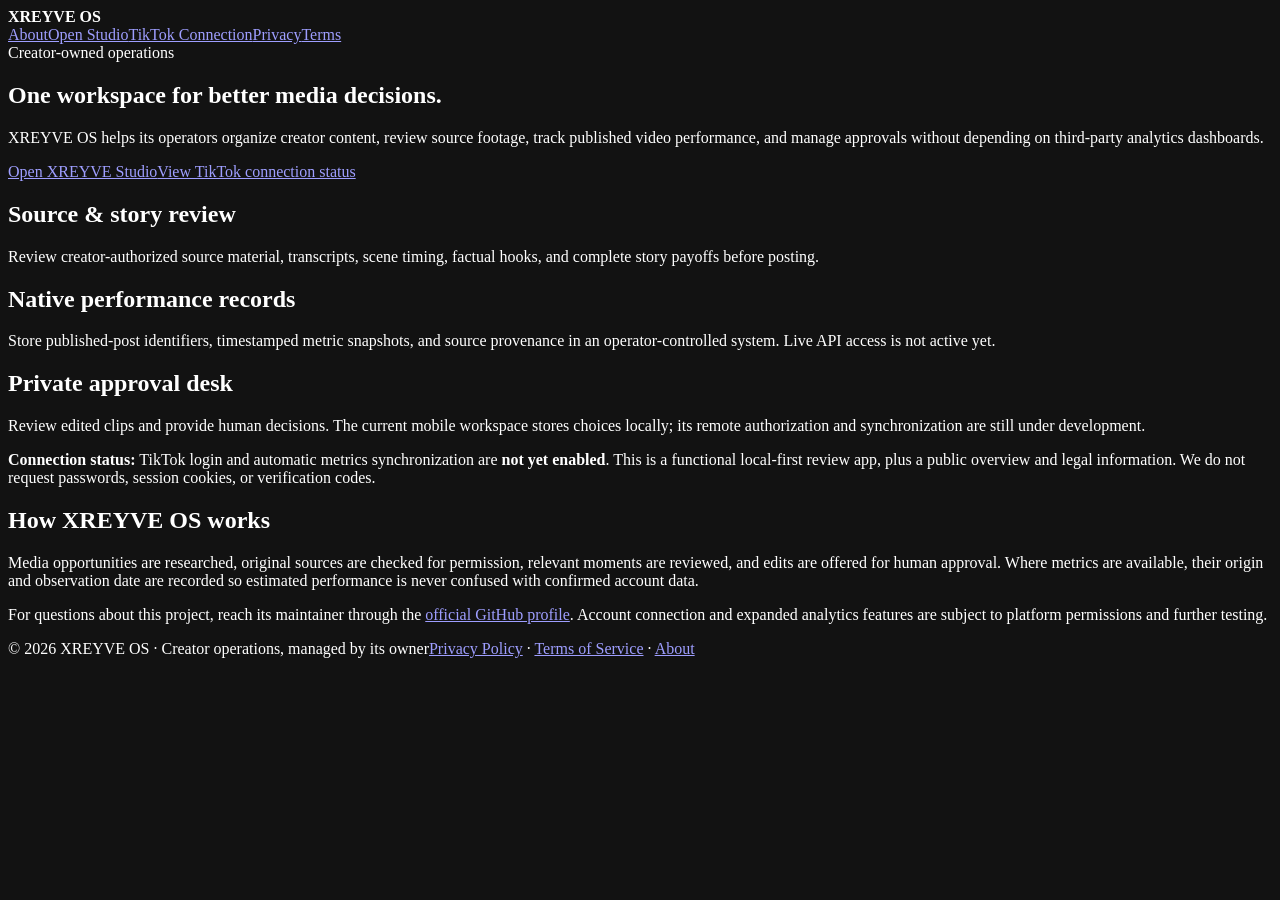
==== index.html @ f44554bf "site: add standalone official XREYVE OS homepage" ====
<!doctype html><html lang="en"><head><meta charset="utf-8"><meta name="viewport" content="width=device-width, initial-scale=1"><meta name="color-scheme" content="dark"><meta name="description" content="XREYVE OS is an independent creator operations workspace for media review and post performance records."><title>XREYVE OS — Official Website</title><link rel="stylesheet" href="./public-site.css"></head><body><header><div class="wrap"><strong>XREYVE OS</strong><nav aria-label="Main navigation"><a href="./about.html" aria-current="page">About</a><a href="./studio.html">Open Studio</a><a href="./tiktok-connect.html">TikTok Connection</a><a href="./privacy.html">Privacy</a><a href="./terms.html">Terms</a></nav></div></header><main>
<section class="hero"><span class="overline">Creator-owned operations</span><h1>One workspace for better media decisions.</h1><p>XREYVE OS helps its operators organize creator content, review source footage, track published video performance, and manage approvals without depending on third-party analytics dashboards.</p><a class="button" href="./studio.html">Open XREYVE Studio</a><a class="button secondary" href="./tiktok-connect.html">View TikTok connection status</a></section>
<section class="cards" aria-label="Main platform features">
<div class="card"><h2>Source &amp; story review</h2><p>Review creator-authorized source material, transcripts, scene timing, factual hooks, and complete story payoffs before posting.</p></div>
<div class="card"><h2>Native performance records</h2><p>Store published-post identifiers, timestamped metric snapshots, and source provenance in an operator-controlled system. Live API access is not active yet.</p></div>
<div class="card"><h2>Private approval desk</h2><p>Review edited clips and provide human decisions. The current mobile workspace stores choices locally; its remote authorization and synchronization are still under development.</p></div>
</section>
<div class="note"><p><strong>Connection status:</strong> TikTok login and automatic metrics synchronization are <strong>not yet enabled</strong>. This is a functional local-first review app, plus a public overview and legal information. We do not request passwords, session cookies, or verification codes.</p></div>
<section><h2>How XREYVE OS works</h2><p>Media opportunities are researched, original sources are checked for permission, relevant moments are reviewed, and edits are offered for human approval. Where metrics are available, their origin and observation date are recorded so estimated performance is never confused with confirmed account data.</p><p>For questions about this project, reach its maintainer through the <a href="https://github.com/reynoldtiger796" rel="noopener noreferrer">official GitHub profile</a>. Account connection and expanded analytics features are subject to platform permissions and further testing.</p></section>
</main><footer><div class="wrap"><span>© 2026 XREYVE OS · Creator operations, managed by its owner</span><span><a href="./privacy.html">Privacy Policy</a> · <a href="./terms.html">Terms of Service</a> · <a href="./about.html">About</a></span></div></footer></body></html>
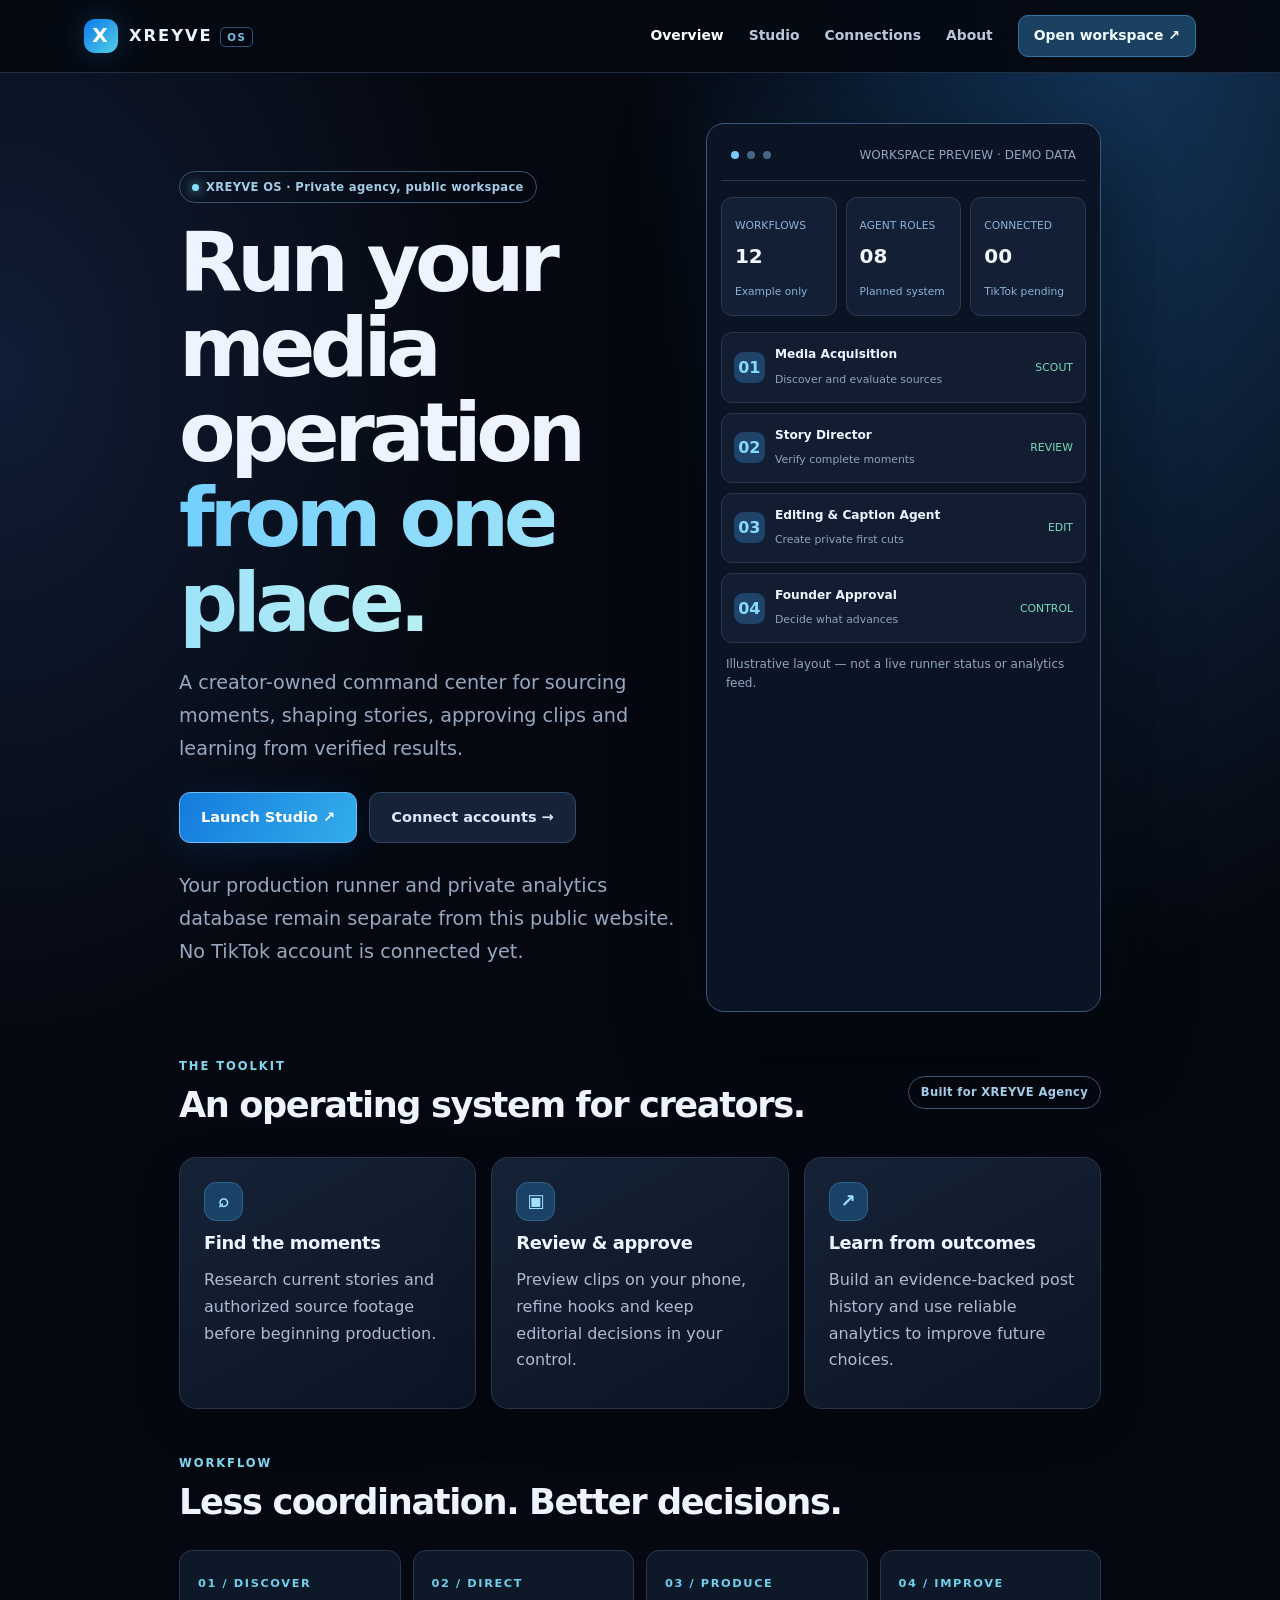
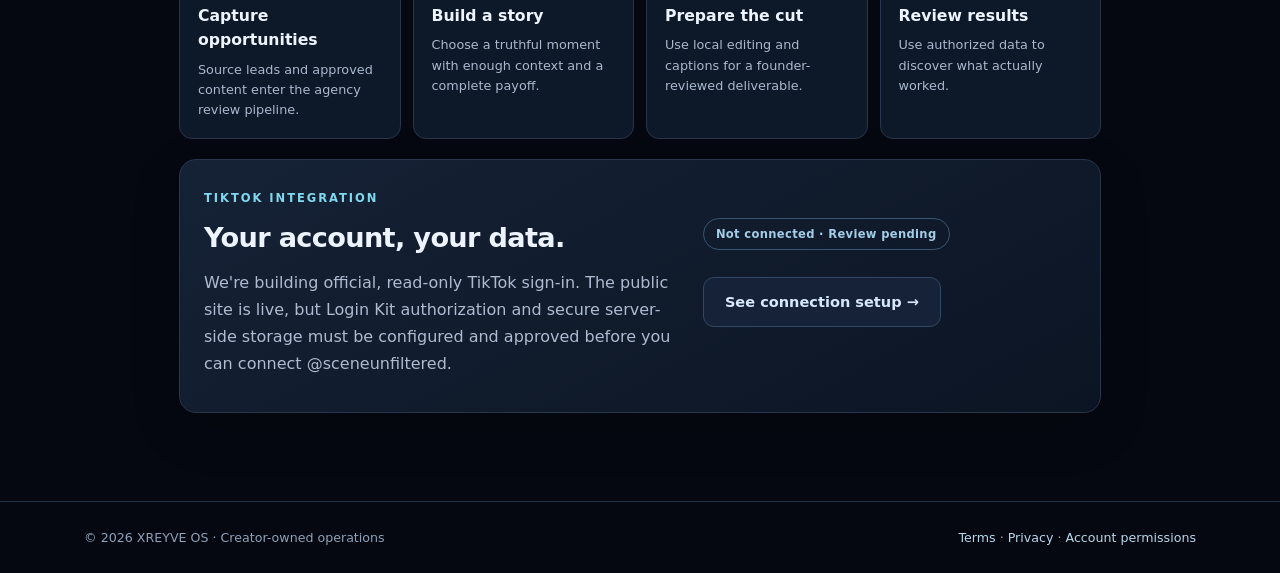
==== commit 4fa2ad4e: "design: rebuild XREYVE OS home into premium creator command-center overview" ====
--- a/index.html
+++ b/index.html
@@ -1,10 +1,26 @@
-<!doctype html><html lang="en"><head><meta charset="utf-8"><meta name="viewport" content="width=device-width, initial-scale=1"><meta name="color-scheme" content="dark"><meta name="description" content="XREYVE OS is an independent creator operations workspace for media review and post performance records."><title>XREYVE OS — Official Website</title><link rel="stylesheet" href="./public-site.css"></head><body><header><div class="wrap"><strong>XREYVE OS</strong><nav aria-label="Main navigation"><a href="./about.html" aria-current="page">About</a><a href="./studio.html">Open Studio</a><a href="./tiktok-connect.html">TikTok Connection</a><a href="./privacy.html">Privacy</a><a href="./terms.html">Terms</a></nav></div></header><main>
-<section class="hero"><span class="overline">Creator-owned operations</span><h1>One workspace for better media decisions.</h1><p>XREYVE OS helps its operators organize creator content, review source footage, track published video performance, and manage approvals without depending on third-party analytics dashboards.</p><a class="button" href="./studio.html">Open XREYVE Studio</a><a class="button secondary" href="./tiktok-connect.html">View TikTok connection status</a></section>
-<section class="cards" aria-label="Main platform features">
-<div class="card"><h2>Source &amp; story review</h2><p>Review creator-authorized source material, transcripts, scene timing, factual hooks, and complete story payoffs before posting.</p></div>
-<div class="card"><h2>Native performance records</h2><p>Store published-post identifiers, timestamped metric snapshots, and source provenance in an operator-controlled system. Live API access is not active yet.</p></div>
-<div class="card"><h2>Private approval desk</h2><p>Review edited clips and provide human decisions. The current mobile workspace stores choices locally; its remote authorization and synchronization are still under development.</p></div>
+<!doctype html>
+<html lang="en"><head><meta charset="utf-8"><meta name="viewport" content="width=device-width,initial-scale=1"><meta name="theme-color" content="#050810"><meta name="description" content="XREYVE OS — a creator-owned operating system for content research, reviews, production and analytics."><title>XREYVE OS — Creator command center</title><link rel="stylesheet" href="./public-site.css"></head>
+<body>
+<header><div class="wrap"><a href="./index.html" class="brand" aria-label="XREYVE OS home"><span class="brand-mark">X</span><span>XREYVE <small>OS</small></span></a><nav aria-label="Main navigation"><a aria-current="page" href="./index.html">Overview</a><a href="./studio.html">Studio</a><a href="./tiktok-connect.html">Connections</a><a href="./about.html">About</a><a class="nav-cta" href="./studio.html">Open workspace ↗</a></nav></div></header>
+<main>
+<section class="grid-2" aria-label="Welcome to XREYVE OS">
+<div class="hero"><div class="status-chip"><span class="status-dot"></span> XREYVE OS · Private agency, public workspace</div><h1>Run your media operation <span class="gradient-text">from one place.</span></h1><p>A creator-owned command center for sourcing moments, shaping stories, approving clips and learning from verified results.</p><div class="hero-actions"><a class="button" href="./studio.html">Launch Studio ↗</a><a class="button secondary" href="./tiktok-connect.html">Connect accounts →</a></div><p class="caption">Your production runner and private analytics database remain separate from this public website. No TikTok account is connected yet.</p></div>
+<div class="dashboard-frame" aria-label="Preview of agency command center, illustrative information only">
+<div class="dashboard-top"><span class="dot"></span><span class="dot"></span><span class="dot"></span><span class="caption" style="margin-left:auto">WORKSPACE PREVIEW · DEMO DATA</span></div>
+<div class="dashboard-grid"><div class="dashboard-tile"><span>WORKFLOWS</span><strong>12</strong><span>Example only</span></div><div class="dashboard-tile"><span>AGENT ROLES</span><strong>08</strong><span>Planned system</span></div><div class="dashboard-tile"><span>CONNECTED</span><strong>00</strong><span>TikTok pending</span></div></div>
+<div class="timeline"><div class="timeline-item"><span class="avatar">01</span><span><strong>Media Acquisition</strong><small>Discover and evaluate sources</small></span><span class="right">SCOUT</span></div><div class="timeline-item"><span class="avatar">02</span><span><strong>Story Director</strong><small>Verify complete moments</small></span><span class="right">REVIEW</span></div><div class="timeline-item"><span class="avatar">03</span><span><strong>Editing &amp; Caption Agent</strong><small>Create private first cuts</small></span><span class="right">EDIT</span></div><div class="timeline-item"><span class="avatar">04</span><span><strong>Founder Approval</strong><small>Decide what advances</small></span><span class="right">CONTROL</span></div></div>
+<p class="caption" style="margin:12px 5px 1px">Illustrative layout — not a live runner status or analytics feed.</p>
+</div>
 </section>
-<div class="note"><p><strong>Connection status:</strong> TikTok login and automatic metrics synchronization are <strong>not yet enabled</strong>. This is a functional local-first review app, plus a public overview and legal information. We do not request passwords, session cookies, or verification codes.</p></div>
-<section><h2>How XREYVE OS works</h2><p>Media opportunities are researched, original sources are checked for permission, relevant moments are reviewed, and edits are offered for human approval. Where metrics are available, their origin and observation date are recorded so estimated performance is never confused with confirmed account data.</p><p>For questions about this project, reach its maintainer through the <a href="https://github.com/reynoldtiger796" rel="noopener noreferrer">official GitHub profile</a>. Account connection and expanded analytics features are subject to platform permissions and further testing.</p></section>
-</main><footer><div class="wrap"><span>© 2026 XREYVE OS · Creator operations, managed by its owner</span><span><a href="./privacy.html">Privacy Policy</a> · <a href="./terms.html">Terms of Service</a> · <a href="./about.html">About</a></span></div></footer></body></html>
+<section aria-labelledby="features-heading"><div class="section-head"><div><span class="eyebrow">THE TOOLKIT</span><h2 id="features-heading">An operating system for creators.</h2></div><span class="pill">Built for XREYVE Agency</span></div><div class="cards">
+<article class="card"><span class="card-icon">⌕</span><h2>Find the moments</h2><p>Research current stories and authorized source footage before beginning production.</p></article>
+<article class="card"><span class="card-icon">▣</span><h2>Review &amp; approve</h2><p>Preview clips on your phone, refine hooks and keep editorial decisions in your control.</p></article>
+<article class="card"><span class="card-icon">↗</span><h2>Learn from outcomes</h2><p>Build an evidence-backed post history and use reliable analytics to improve future choices.</p></article>
+</div></section>
+<section aria-labelledby="workflow-heading"><div class="section-head"><div><span class="eyebrow">WORKFLOW</span><h2 id="workflow-heading">Less coordination. Better decisions.</h2></div></div><div class="flow-steps">
+<div class="step"><span class="num">01 / DISCOVER</span><h3>Capture opportunities</h3><p>Source leads and approved content enter the agency review pipeline.</p></div><div class="step"><span class="num">02 / DIRECT</span><h3>Build a story</h3><p>Choose a truthful moment with enough context and a complete payoff.</p></div><div class="step"><span class="num">03 / PRODUCE</span><h3>Prepare the cut</h3><p>Use local editing and captions for a founder-reviewed deliverable.</p></div><div class="step"><span class="num">04 / IMPROVE</span><h3>Review results</h3><p>Use authorized data to discover what actually worked.</p></div>
+</div></section>
+<section class="panel" aria-label="TikTok authorization status"><div class="grid-2" style="align-items:center"><div><span class="eyebrow">TIKTOK INTEGRATION</span><h2 style="font-size:1.7rem">Your account, your data.</h2><p>We're building official, read-only TikTok sign-in. The public site is live, but Login Kit authorization and secure server-side storage must be configured and approved before you can connect @sceneunfiltered.</p></div><div><span class="pill">Not connected · Review pending</span><div class="hero-actions"><a class="button secondary" href="./tiktok-connect.html">See connection setup →</a></div></div></div></section>
+</main>
+<footer><div class="wrap"><span>© 2026 XREYVE OS · Creator-owned operations</span><span><a href="./terms.html">Terms</a> · <a href="./privacy.html">Privacy</a> · <a href="./tiktok-connect.html">Account permissions</a></span></div></footer>
+</body></html>
--- a/public-site.css
+++ b/public-site.css
@@ -0,0 +1,76 @@
+
+:root{color-scheme:dark;--bg:#050810;--panel:#0e1625;--panel2:#121d30;--line:#29354b;--text:#edf4ff;--muted:#97a8bf;--blue:#4eacff;--cyan:#6ee0e9;--success:#83e3b3;font-family:Inter,system-ui,-apple-system,BlinkMacSystemFont,"Segoe UI",sans-serif;scroll-behavior:smooth}
+*{box-sizing:border-box}
+body{margin:0;color:var(--text);background:radial-gradient(ellipse at 88% 0%,#14365b 0%,transparent 31%),radial-gradient(ellipse at 0% 17%,#101d35 0%,transparent 27%),var(--bg);min-height:100vh;line-height:1.57}
+a{color:#9bd3ff;text-decoration:none}a:hover,a:focus-visible{color:#fff}a:focus-visible,button:focus-visible{outline:3px solid #78d1ff;outline-offset:3px}
+header{position:sticky;top:0;z-index:20;background:rgba(5,9,17,.94);backdrop-filter:blur(18px);border-bottom:1px solid #202e43}
+.wrap{max-width:1160px;margin:0 auto;padding-left:24px;padding-right:24px}
+header .wrap{display:flex;align-items:center;justify-content:space-between;min-height:72px;gap:14px;flex-wrap:wrap}
+.brand{display:flex;align-items:center;gap:11px;color:var(--text);font-size:1.02rem;font-weight:900;letter-spacing:.12em}
+.brand-mark{display:grid;place-items:center;width:34px;height:34px;border-radius:11px;background:linear-gradient(135deg,#0c78eb,#52d0e5);font-weight:900;font-size:20px;color:#fff;box-shadow:0 0 28px #3da7fa38}
+.brand small{color:#77bce7;font-weight:800;font-size:.64rem;letter-spacing:.14em;border:1px solid #315476;padding:3px 6px;border-radius:5px}
+header nav{display:flex;align-items:center;gap:25px;flex-wrap:wrap}
+header nav a{font-size:.87rem;color:#b8c7d9;font-weight:650;white-space:nowrap}
+header nav a[aria-current="page"]{color:#fff}
+header nav .nav-cta{background:#1b4162;border:1px solid #3174a2;padding:9px 15px;border-radius:10px;color:#f1fbff}
+main{max-width:1160px;margin:0 auto;padding:50px 24px 88px}
+main:has(article){max-width:970px}
+.hero{padding:48px 0 25px;position:relative}
+.hero h1{font-size:clamp(2.7rem,6.5vw,5.15rem);letter-spacing:-.066em;line-height:1.03;font-weight:850;margin:18px 0 22px;max-width:820px}
+.hero p{font-size:clamp(1rem,2.5vw,1.2rem);color:var(--muted);max-width:650px;line-height:1.7}
+.overline,.eyebrow{color:#80d8ee;letter-spacing:.17em;text-transform:uppercase;font-size:.72rem;font-weight:900}
+.gradient-text{background:linear-gradient(95deg,#72cfff,#b9eff4);color:transparent;background-clip:text}
+.hero-actions,.actions{display:flex;align-items:center;gap:12px;flex-wrap:wrap;margin:27px 0}
+.button,.primary-button{display:inline-flex;align-items:center;justify-content:center;gap:8px;padding:13px 21px;border-radius:11px;font-size:.91rem;font-weight:800;border:1px solid #6ac0fc;cursor:pointer;background:linear-gradient(115deg,#147bdd,#34adeb);color:#fff;box-shadow:0 6px 35px #107ce628}
+.button.secondary{background:#152238;border-color:#304a65;color:#d7e8fb;box-shadow:none}
+.button:hover,.primary-button:hover{background:#2d97eb;color:#fff}
+.button[aria-disabled="true"],.button:disabled,button:disabled{opacity:.5;cursor:not-allowed}
+.pill,.status-chip{display:inline-flex;align-items:center;gap:7px;border:1px solid #395570;color:#a3cce6;border-radius:100px;padding:6px 12px;font-size:.72rem;font-weight:800;letter-spacing:.03em}
+.status-dot{width:7px;height:7px;display:inline-block;border-radius:50%;background:#84dfff;box-shadow:0 0 12px #7de9ff}
+.muted{color:var(--muted)}
+.grid-2{display:grid;grid-template-columns:minmax(0,1.12fr) minmax(0,.88fr);gap:24px}
+.cards{display:grid;grid-template-columns:repeat(3,minmax(0,1fr));gap:15px;margin:24px 0 40px}
+.card,.panel{background:linear-gradient(151deg,rgba(22,35,55,.96),rgba(12,21,36,.97));border:1px solid var(--line);border-radius:17px;padding:24px;box-shadow:0 16px 50px #00000025}
+.card h2,.panel h2{font-size:1.12rem;letter-spacing:-.025em;margin:8px 0 10px}
+.card p,.panel p{color:#aebbd1;margin:10px 0;line-height:1.68}
+.card-icon{display:grid;place-items:center;width:39px;height:39px;background:#1a4166;color:#a2e2fe;border:1px solid #33618a;border-radius:12px;font-weight:900;font-size:1.13rem}
+.metric{font-size:2rem;letter-spacing:-.06em;font-weight:850;color:#eff6ff}
+.caption{color:#8fa6be;font-size:.75rem}
+.dashboard-frame{background:#0b1424;border:1px solid #3a5778;border-radius:18px;padding:14px;box-shadow:0 25px 85px #0009,0 0 65px #277eb818}
+.dashboard-top{display:flex;align-items:center;gap:8px;padding:8px 10px 15px;border-bottom:1px solid #243956}
+.dot{display:inline-block;width:8px;height:8px;border-radius:50%;background:#456783}
+.dot:first-child{background:#79cbff}
+.dashboard-grid{display:grid;grid-template-columns:repeat(3,1fr);gap:9px;margin:16px 0}
+.dashboard-tile{border:1px solid #263a52;border-radius:11px;background:#121f34;padding:13px}
+.dashboard-tile strong{display:block;margin:5px 0;color:#f2f7ff;font-size:1.25rem}
+.dashboard-tile span{font-size:.67rem;color:#8bb2d6}
+.timeline{display:flex;flex-direction:column;gap:10px}
+.timeline-item{display:flex;align-items:center;gap:10px;border:1px solid #22374f;border-radius:11px;background:#121d31;padding:12px}
+.timeline-item .avatar{width:31px;height:31px;display:grid;place-items:center;border-radius:9px;background:#204369;color:#86daff;font-weight:800}
+.timeline-item strong{display:block;font-size:.76rem}
+.timeline-item small{color:#8fa3bc;font-size:.68rem}
+.timeline-item .right{margin-left:auto;color:#77dabb;font-size:.68rem}
+.section-head{display:flex;justify-content:space-between;align-items:center;gap:16px;margin:40px 0 14px}
+.section-head h2{font-size:clamp(1.5rem,3.5vw,2.2rem);margin:0;letter-spacing:-.04em}
+.note{border-left:3px solid #4eb9ed;background:#13263b;border-radius:5px 13px 13px 5px;padding:16px 19px;margin:20px 0}
+.note p{color:#cbdff5;margin:0;font-size:.91rem}
+.flow-steps{display:grid;grid-template-columns:repeat(4,1fr);gap:12px;margin:20px 0}
+.step{border:1px solid var(--line);border-radius:13px;padding:18px;background:#0d1828}
+.step .num{color:#70cfec;font-size:.71rem;font-weight:900;letter-spacing:.14em}
+.step h3{font-size:.98rem;margin:10px 0 7px}.step p{font-size:.8rem;color:#aab9ce;margin:0}
+.connection-layout{display:grid;grid-template-columns:minmax(0,1.15fr) minmax(0,.85fr);gap:24px;margin:26px 0}
+.connection-card{border:1px solid #3b5b7b;border-radius:20px;padding:28px;background:linear-gradient(120deg,#11243a,#0d192b)}
+.connection-card h2{font-size:1.8rem;letter-spacing:-.04em;line-height:1.15}
+.connection-icon{background:#111;color:#fff;border:1px solid #34455e;border-radius:18px;display:grid;place-items:center;font-size:1.55rem;font-weight:950;width:52px;height:52px}
+.perms{padding:0;list-style:none}.perms li{display:flex;gap:9px;align-items:flex-start;padding:8px 0;color:#c4d4e7;font-size:.88rem}
+.perms .check{color:#72d8b4}
+article{max-width:760px;padding:6px 0 30px}
+article h1{font-size:clamp(2.2rem,5vw,3.5rem);letter-spacing:-.05em;line-height:1.18}
+article h2{font-size:1.3rem;margin:32px 0 10px;letter-spacing:-.025em}
+article p,article li{color:#b5c7db}
+article ul{padding-left:24px}
+footer{border-top:1px solid #263347;padding:26px 0;color:#8ca1b9;font-size:.79rem}
+footer .wrap{display:flex;justify-content:space-between;gap:18px;flex-wrap:wrap}
+footer a{color:#b8d6ea}
+@media(max-width:900px){.cards{grid-template-columns:repeat(2,minmax(0,1fr))}.grid-2{grid-template-columns:1fr}.flow-steps{grid-template-columns:repeat(2,minmax(0,1fr))}.connection-layout{grid-template-columns:1fr}header .wrap{padding-top:13px;padding-bottom:13px}}
+@media(max-width:620px){main{padding:20px 16px 62px}.wrap{padding-left:16px;padding-right:16px}header .wrap{gap:12px}header nav{gap:11px}header nav a{font-size:.77rem}.cards{grid-template-columns:1fr;margin-top:18px}.hero{padding-top:27px}.hero h1{margin-top:15px}.dashboard-frame{margin:6px 0}.dashboard-grid{grid-template-columns:repeat(3,minmax(0,1fr))}.dashboard-tile{padding:9px}.dashboard-tile strong{font-size:1rem}.flow-steps{grid-template-columns:1fr 1fr}.connection-card{padding:20px}.button{flex:1;min-width:130px}.hero-actions{align-items:stretch}.section-head{margin-top:29px}}
